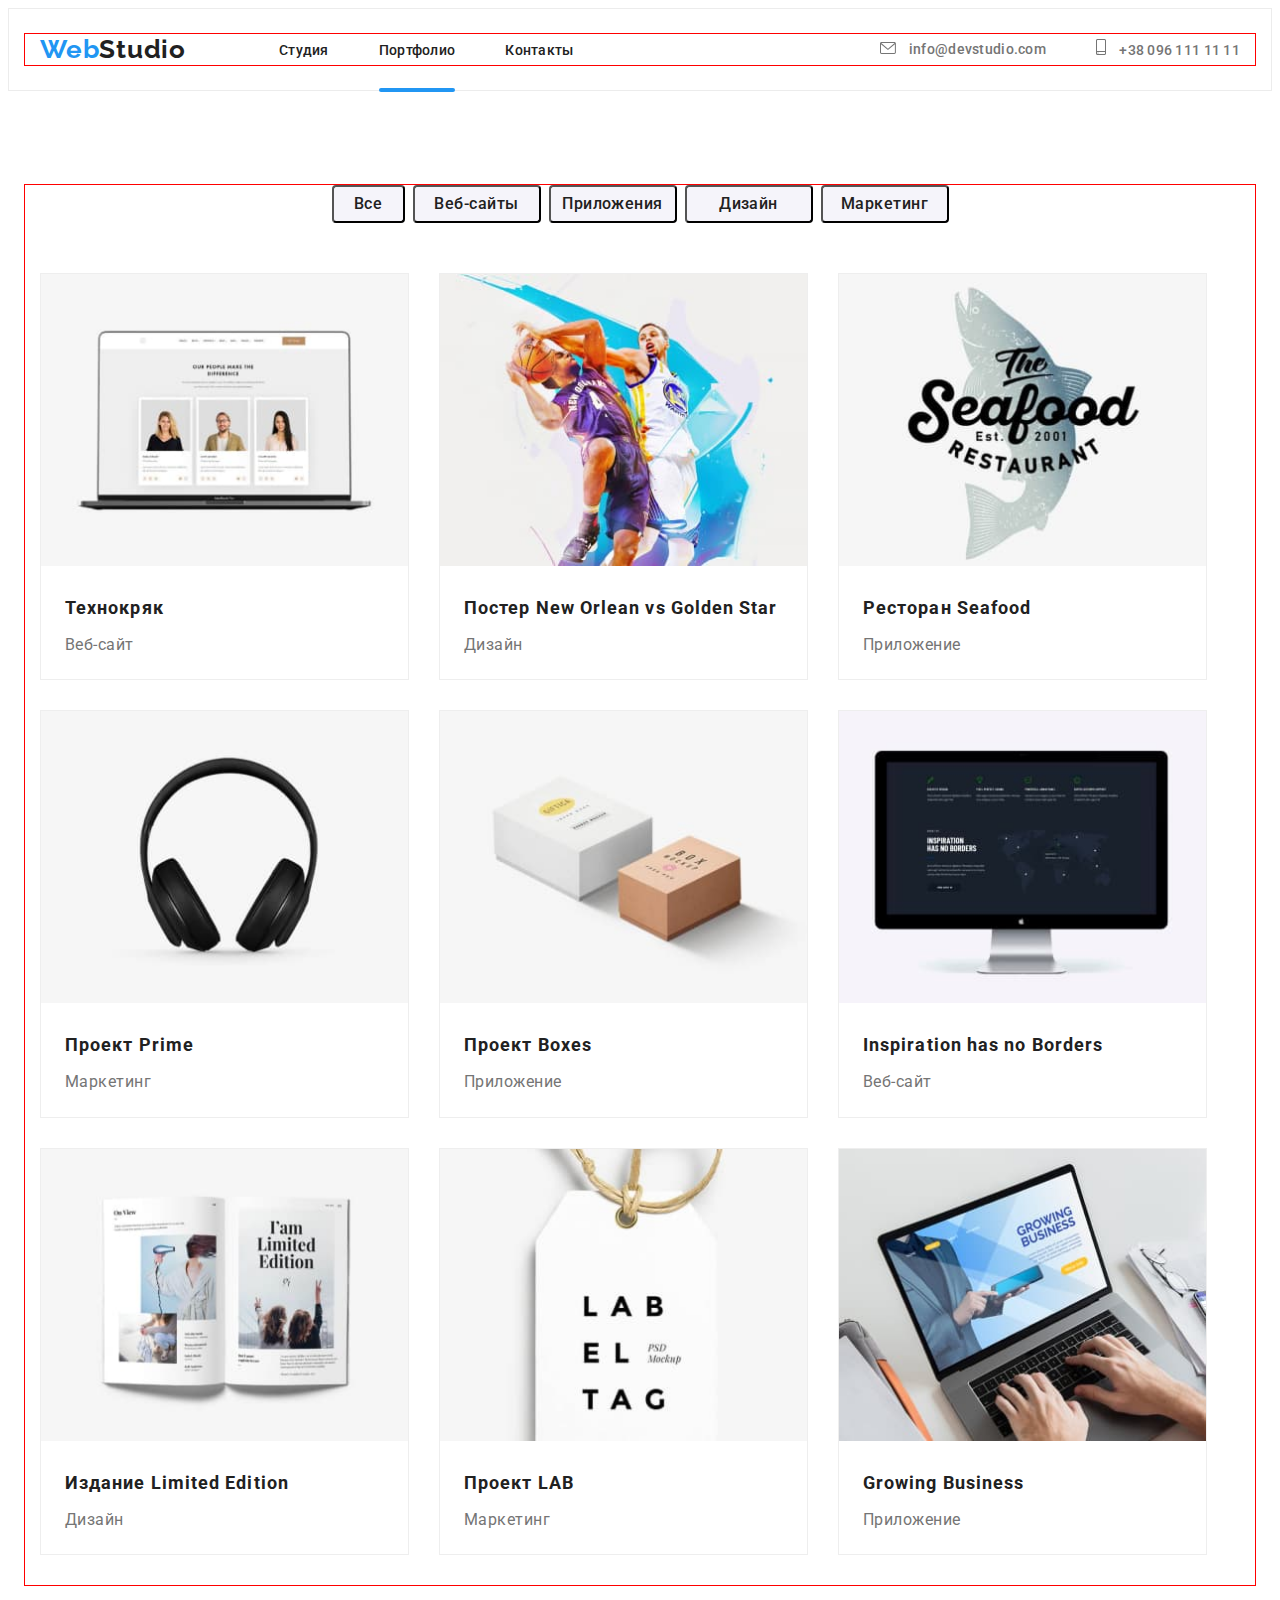
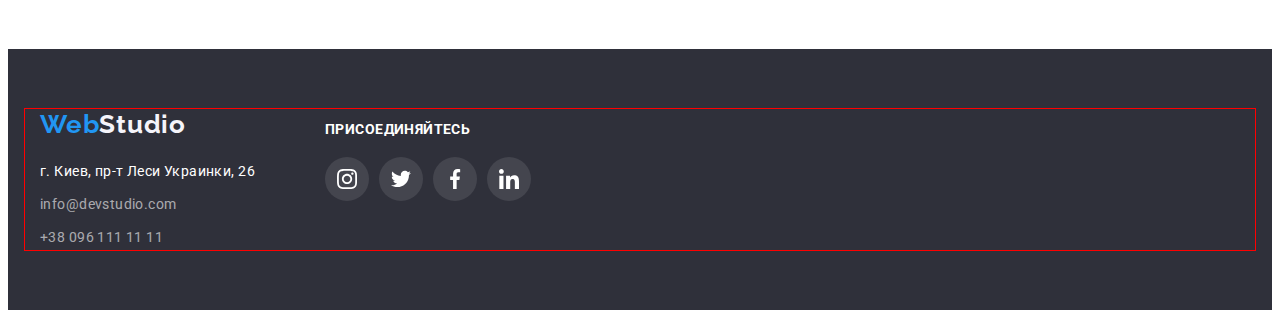
==== portfolio.html @ 93f717bd "hw-6 begin" ====
<!DOCTYPE html>
<html lang="en">
<head>
    <meta charset="UTF-8">
    <meta http-equiv="X-UA-Compatible" content="IE=edge">
    <meta name="viewport" content="width=device-width, initial-scale=1.0">
    <link rel="preconnect" href="https://fonts.googleapis.com">
    <link rel="preconnect" href="https://fonts.gstatic.com" crossorigin>
    <link href="https://fonts.googleapis.com/css2?family=Raleway:wght@700&family=Roboto:wght@400;500;700;900&display=swap"
        rel="stylesheet" />
    <title>Document</title>
    <link rel="stylesheet" href="https://cdnjs.cloudflare.com/ajax/libs/modern-normalize/1.1.0/modern-normalize.min.css"
    integrity="sha512-wpPYUAdjBVSE4KJnH1VR1HeZfpl1ub8YT/NKx4PuQ5NmX2tKuGu6U/JRp5y+Y8XG2tV+wKQpNHVUX03MfMFn9Q=="
    crossorigin="anonymous" referrerpolicy="no-referrer" />
    <link rel="stylesheet" href="./css/styles.css">
</head>
<body>
<header class="header">
    <div class="container">
        <nav class="header-nav">
            <a href="" class="header-logo link">Web<span class="logo-accent">Studio</span></a>
            <ul class="header-list list">
                <li class="header-item">
                    <a href="./index.html" class="header-link link">Студия</a>
                </li>
                <li class="header-item">
                    <a href="" class="header-link current link">Портфолио</a>
                </li>
                <li class="header-item">
                    <a href="" class="header-link link">Контакты</a>
                </li>
            </ul>
        </nav>
        <div class="header-connect">
            <ul class="header-list list">
                <li class="header-item header-item-mail">
                    <a href="mailto:info@devstudio.com" class="header-mail header-evelope-link link">
                        <svg class="header-mail-icon" width="16" height="12">
                            <use href="./images/symbol-defs.svg#icon-envelope"></use>
                        </svg>
                        info@devstudio.com
                    </a>
                </li>
                <li class="header-item header-item-tel">
                    <a href="tel:+380961111111" class="header-tel header-tel-link link">
                        <svg class="header-tel-icon" width="10" height="16">
                            <use href="./images/symbol-defs.svg#icon-smartphone"></use>
                        </svg>
                        +38 096 111 11 11
                    </a>
                </li>
            </ul>
        </div>
    </div>
</header>
<main>
   <section class="portf">
       <div class="container">
       <ul class="portfolio-list-btn list">
        <li class="portfolio-item-btn">
            <button type="button" class="portfolio-btn-all btn">Все</button>
        </li>
        <li class="portfolio-item-btn">
            <button type="button" class="portfolio-btn btn">Веб-сайты</button>
        </li>
        <li class="portfolio-item-btn">
            <button type="button" class="portfolio-btn btn">Приложения</button>
        </li>
        <li class="portfolio-item-btn">
            <button type="button" class="portfolio-btn btn">Дизайн</button>
        </li>
        <li class="portfolio-item-btn">
            <button type="button" class="portfolio-btn btn">Маркетинг</button>
        </li>
       </ul>
       <ul class="portfolio-list list">
          <li class="portfolio-item">
            <div class="portfolio-top-wrap">
              <a href="./images/img_7.jpg">
                  <img src="./images/img_7.jpg" alt="Изображение людей на ноутбуке" width="367"/>
              </a>
              <p class="portfolio-top-text">
                Ресурс предлагает комплексные 
                предложения с разным уровнем
                функционала и сервисов. Все это 
                позволит посетителю получить
                исчерпывающие сведения 
                о компании или частном лице.
              </p>
            </div>
              <div class="portf-bottom-title">
              <h2 class="portfolio-text">Технокряк</h2>
              <p class="portfolio-bottom-text bottom-text">Веб-сайт</p>
            </div>
          </li>
          <li class="portfolio-item">
            <div class="portfolio-top-wrap">
              <a href="./images/img_8.jpg">
                  <img src="./images/img_8.jpg" alt="Баскетболисты в полете" width="367" />
              </a>
            <p class="portfolio-top-text">
                Ресурс предлагает комплексные
                предложения с разным уровнем
                функционала и сервисов. Все это
                позволит посетителю получить
                исчерпывающие сведения
                о компании или частном лице.
            </p>
            </div>
              <div class="portf-bottom-title">
              <h2 class="portfolio-text text">Постер New Orlean vs Golden Star</h2>
              <p class="portfolio-bottom-text bottom-text">Дизайн</p>
              </div>
          </li>
        <li class="portfolio-item">
            <div class="portfolio-top-wrap">
            <a href="./images/img_9.jpg">
                <img src="./images/img_9.jpg" alt="Логотип ресторана" width="367" />
            </a>
            <p class="portfolio-top-text">
                Ресурс предлагает комплексные
                предложения с разным уровнем
                функционала и сервисов. Все это
                позволит посетителю получить
                исчерпывающие сведения
                о компании или частном лице.
            </p>
            </div>
            <div class="portf-bottom-title">
            <h2 class="portfolio-text text">Ресторан Seafood</h2>
            <p class="portfolio-bottom-text bottom-text">Приложение</p>
            </div>
        </li>
        <li class="portfolio-item">
            <div class="portfolio-top-wrap">
            <a href="./images/img_10.jpg">
                <img src="./images/img_10.jpg" alt="Черные наушники" width="367" />
            </a>
            <p class="portfolio-top-text">
                Ресурс предлагает комплексные
                предложения с разным уровнем
                функционала и сервисов. Все это
                позволит посетителю получить
                исчерпывающие сведения
                о компании или частном лице.
            </p>
            </div>
            <div class="portf-bottom-title">
            <h2 class="portfolio-text text">Проект Prime</h2>
            <p class="portfolio-bottom-text bottom-text">Маркетинг</p>
            </div>
        </li>
        <li class="portfolio-item">
            <div class="portfolio-top-wrap">
            <a href="./images/img_11.jpg">
                <img src="./images/img_11.jpg" alt="Две коробки" width="367" />
            </a>
            <p class="portfolio-top-text">
                Ресурс предлагает комплексные
                предложения с разным уровнем
                функционала и сервисов. Все это
                позволит посетителю получить
                исчерпывающие сведения
                о компании или частном лице.
            </p>
            </div>
            <div class="portf-bottom-title">
            <h2 class="portfolio-text text">Проект Boxes</h2>
            <p class="portfolio-bottom-text bottom-text">Приложение</p>
            </div>
        </li>
        <li class="portfolio-item">
            <div class="portfolio-top-wrap">
            <a href="./images/img_12.jpg">
                <img src="./images/img_12.jpg" alt="Включенный монитор компьютера" width="367" />
            </a>
            <p class="portfolio-top-text">
                Ресурс предлагает комплексные
                предложения с разным уровнем
                функционала и сервисов. Все это
                позволит посетителю получить
                исчерпывающие сведения
                о компании или частном лице.
            </p>
            </div>
            <div class="portf-bottom-title">
            <h2 class="portfolio-text text">Inspiration has no Borders</h2>
            <p class="portfolio-bottom-text bottom-text">Веб-сайт</p>
            </div>
        </li>
        <li class="portfolio-item">
            <div class="portfolio-top-wrap">
            <a href="./images/img_13.jpg">
                <img src="./images/img_13.jpg" alt="Открытый журнал" width="367" />
            </a>
            <p class="portfolio-top-text">
                Ресурс предлагает комплексные
                предложения с разным уровнем
                функционала и сервисов. Все это
                позволит посетителю получить
                исчерпывающие сведения
                о компании или частном лице.
            </p>
            </div>
            <div class="portf-bottom-title">
            <h2 class="portfolio-text text">Издание Limited Edition</h2>
            <p class="portfolio-bottom-text bottom-text">Дизайн</p>
            </div>
        </li>
        <li class="portfolio-item">
            <div class="portfolio-top-wrap">
            <a href="./images/img_14.jpg">
                <img src="./images/img_14.jpg" alt="Белый стикер" width="367" />
            </a>
            <p class="portfolio-top-text">
                Ресурс предлагает комплексные
                предложения с разным уровнем
                функционала и сервисов. Все это
                позволит посетителю получить
                исчерпывающие сведения
                о компании или частном лице.
            </p>
            </div>
            <div class="portf-bottom-title">
            <h2 class="portfolio-text text">Проект LAB</h2>
            <p class="portfolio-bottom-text bottom-text">Маркетинг</p>
            </div>
        </li>
        <li class="portfolio-item">
            <div class="portfolio-top-wrap">
            <a href="./images/img_15.jpg">
                <img src="./images/img_15.jpg" alt="Человек работает на ноутбуке" width="367" />
            </a>
            <p class="portfolio-top-text">
                Ресурс предлагает комплексные
                предложения с разным уровнем
                функционала и сервисов. Все это
                позволит посетителю получить
                исчерпывающие сведения
                о компании или частном лице.
            </p>
            </div>
            <div class="portf-bottom-title">
            <h2 class="portfolio-text text">Growing Business</h2>
            <p class="portfolio-bottom-text bottom-text">Приложение</p>
            </div>
        </li>
       </ul>
    </div>
   </section>
   </main>
<footer class="footer">
        <div class="container footer-box">
        <div class="">
        <p><a href="" class="footer-logo link">Web<span class="footer-logo-accent">Studio</span></a></p>
        <address>
            <ul class="footer-list list">
            <li class="item-footer-adress"><a href="https://goo.gl/maps/q3abTTobCWLt5fVt5" target="_blank" rel="noopener nofollow noreferrer" class="footer-adress link">г. Киев, пр-т Леси Украинки, 26</a></li>
            <li class="item-footer-mail"><a href="mailto:info@devstudio.com" class="footer-mail link">info@devstudio.com</a></li>
            <li class="item-footer-mail"><a href="tel:+380961111111" class="footer-tel link">+38 096 111 11 11</a></li>
            </ul>
        </address>
        </div>
        <div class="footer-connect">
            <p class="connect-title">Присоединяйтесь</p>
            <ul class="connect-soc-list list">
                <li class="connect-soc-item">
                    <a href="" class="connect-soc-link link">
                        <svg class="connect-soc-icon" width="20" height="20">
                            <use href="./images/symbol-defs.svg#icon-instagram"></use>
                        </svg>
                    </a>
                </li>
                <li class="connect-soc-item">
                    <a href="" class="connect-soc-link link">
                        <svg class="connect-soc-icon" width="20" height="20">
                            <use href="./images/symbol-defs.svg#icon-twitter"></use>
                        </svg>
                    </a>
                </li>
                <li class="connect-soc-item">
                    <a href="" class="connect-soc-link link">
                        <svg class="connect-soc-icon" width="20" height="20">
                            <use href="./images/symbol-defs.svg#icon-facebook"></use>
                        </svg>
                    </a>
                </li>
                <li class="connect-soc-item">
                    <a href="" class="connect-soc-link link">
                        <svg class="connect-soc-icon" width="20" height="20">
                            <use href="./images/symbol-defs.svg#icon-linkedin"></use>
                        </svg>
                    </a>
                </li>
            </ul>
        </div>
        </div>
    </footer>
</body>
</html>
---- css/styles.css ----
:root {
    --accent-color: #2196F3;
    --accent-background-color: #2F303A;
    --timing-function: cubic-bezier(0.4, 0, 0.2, 1);
}

p, h1, h2, h3, h4, h5, h6 {
    margin: 0;
}

ul, ol {
    margin: 0;
    padding-left: 0;
}

button {
    cursor: pointer;
}


.container {
    width: 1200px;
    margin: 0 auto;
    padding-left: 15px;
    padding-right: 15px;
    outline: 1px solid red;
}

body {
    font-family: "Roboto", sans-serif;
    background-color: #FFFFFF;;
}

.list {
    list-style: none;
}

.link {
    text-decoration: none;
}

.title {
font-weight: 700;
    font-size: 36px;
    line-height: 1.16;
    text-align: center;
    letter-spacing: 0.03em;

    color: #212121;
}

.bottom-text {
    font-weight: 400;
    letter-spacing: 0.03em;
    
    color: #757575; 
}

.btn {
    font-family: inherit;
        font-weight: 500;
        font-size: 16px;
        line-height: 1.62;
        text-align: center;
        letter-spacing: 0.03em;
        cursor: pointer;
}

/*-----------------HEADER---------------*/

.header {
    background-color: #FFFFFF;
    padding-top: 25px;
    padding-bottom: 25px;
    border: 1px solid #ECECEC;
    
}

.header .container {
    display: flex;
    align-items: center;
}

.header-nav {
    display: flex;
    align-items: center;
}

.header-list {
    display: flex;
}



.header-logo {
    font-family: 'Raleway';
        font-weight: 700;
        font-size: 26px;
        line-height: 1.19;   
        letter-spacing: 0.03em;

        color: var(--accent-color);

        margin-right: 93px;
}



.logo-accent {
    color: #212121;
}

.header-link {
        font-weight: 500;
        font-size: 14px;
        line-height: 1.14;
        letter-spacing: 0.02em;
    
        color: #212121;

        position: relative;

        transition-property: color;
        transition-duration: 250ms;
        transition-timing-function: var(--timing-function);
        transition-delay: 0;
}

.header-link.current::after {
    content: "";
    position: absolute;
    width: 100%;
    height: 4px;
    background-color: var(--accent-color);
    border-radius: 2px;
    left: 0;
    bottom: -34px;

}

.header-item:not(:last-child) {
    margin-right: 50px;
}

.header-item {
    transition-property: fill;
        transition-duration: 250ms;
        transition-timing-function: var(--timing-function);
        transition-delay: 0;
}



.header-connect {
    margin-left: auto;
}


.header-mail {
        font-weight: 500;
        font-size: 14px;
        line-height: 1.14;
        letter-spacing: 0.02em;
    
        color: #757575;

        transition-property: color;
        transition-duration: 250ms;
        transition-timing-function: var(--timing-function);
        transition-delay: 0;
}

.header-mail-icon {
    fill: currentColor;
}



.header-tel {
        font-weight: 500;
        font-size: 14px;
        line-height: 1.14;
        letter-spacing: 0.02em;
    
        color: #757575;
        transition-property: color;
        transition-duration: 250ms;
        transition-timing-function: var(--timing-function);
        transition-delay: 0;
}

.header-tel-icon {
    fill: currentColor;
}



.header-link:hover, .header-link:focus  {
    color: var(--accent-color);
}

.header-mail:hover, .header-mail:focus  {
    color: var(--accent-color);
}

.header-item:hover .header-mail-icon,
.header-item:focus .header-mail-icon {
    fill: var(--accent-color);
}

.header-tel:hover,.header-tel:focus  {
    color: var(--accent-color);
}

.header-item:hover .header-tel-icon,
.header-item:focus .header-tel-icon {
    fill: var(--accent-color);
}


.header-item-mail {
    justify-content: center;
}


.header-mail-icon {
            width: 16px;
            height: 12px;
            background-color: #FFFFFF;
            display: inline-block;
            justify-content: center;
            align-items: center;
            margin-right: 10px;

            transition-property: fill;
            transition-duration: 250ms;
            transition-timing-function: var(--timing-function);
            transition-delay: 0;
}

.header-tel-icon {
    width: 10px;
    height: 16px;
    background-color: #FFFFFF;
    display: inline-block;
    justify-content: center;
    align-items: center;
    margin-right: 10px;

    transition-property: fill;
    transition-duration: 250ms;
    transition-timing-function: var(--timing-function);
    transition-delay: 0;
}







/*-----------------HERO---------------*/

.hero {
    background-color: var(--accent-background-color);
    background-image: linear-gradient(
        rgba(47, 48, 58, 0.4), 
        rgba(47, 48, 58, 0.4)
        ), 
        url(../images/hero-bg.jpg);
    background-repeat: no-repeat;
    background-position: center;
    background-size: cover;
  
    padding-top: 200px;
    padding-bottom: 210px;
    align-items: center;

    justify-content: center;

}

.hero-title {
        font-weight: 900;
        font-size: 44px;
        line-height: 1.36;
        text-align: center;
        letter-spacing: 0.06em;
        text-transform: uppercase;

        width: 696px;
    
        color: #FFFFFF;
      
        margin: 0 auto;
}

.hero-btn {
    width: 200px;
    height: 50px;
    font-family: inherit;
        font-weight: 700;
        font-size: 16px;
        line-height: 1.87;
        display: flex;
        justify-content: center;
        align-items: center;
        text-align: center;
        letter-spacing: 0.06em;
    
        color: #FFFFFF;
        background: #2196F3;
            box-shadow: 0px 4px 4px rgba(0, 0, 0, 0.15);
            border-radius: 4px;
        cursor: pointer;

        margin-top: 30px;
        margin-left: 500px;

        transition-property: background, box-shadow, border-radius;
        transition-duration: 250ms;
        transition-timing-function: var(--timing-function);
        transition-delay: 0;
}

.hero-btn:hover, .hero-btn:focus {
background: #188CE8;
box-shadow: 0px 4px 4px rgba(0, 0, 0, 0.15);
border-radius: 4px;
}



/*-----------------PEC---------------*/

.pec-text {
        font-weight: 700;
        font-size: 14px;
        line-height: 1.14;
        letter-spacing: 0.03em;
        text-transform: uppercase;
    
        color: var(--contet-title-color);
}


.pec {
    padding-top: 94px;
    padding-bottom: 47px;
}

.pec-list {
    display: flex;
}


.pec-bottom-text {
    font-size: 14px;
    line-height: 1.71;

    padding-top: 10px;
}

.pec-item:not(:last-child) {
    margin-right: 30px;
}

.pec-item::before {
    display: block;
    content: "";
    height: 120px;
    outline: 1px solid red;
    background: #F5F4FA;
    border-radius: 4px;
    background-repeat: no-repeat;
    background-position: center;
    margin-bottom: 30px;
}

.pec-icon-antenna::before {
    background-image: url(../images/antenna-pec.svg);
}

.pec-icon-clock::before {
    background-image: url(../images/clock-pec.svg);
}

.pec-icon-diagram::before {
    background-image: url(../images/diagram-pec.svg);
}

.pec-icon-astronaut::before {
    background-image: url(../images/astronaut-pec.svg);
}

.bottom-text {
    width: 270px;
}

/*-----------------WORK---------------*/

.work {
    padding-top: 47px;
    padding-bottom: 94px;
}


.work-list {
    margin-top: 50px;

    display: flex;

}

.work-item:not(:last-child) {
    margin-right: 30px;
}

.work-img-text {
    position: relative;
    overflow: hidden;
    width: 100%;
}

.work-bottom-text {
    position: absolute;
    width: 100%;
    height: 70px;
    bottom: 4px;
    font-family: 'Roboto';
        font-style: normal;
        font-weight: 700;
        font-size: 14px;
        line-height: 1,14;
        text-align: center;
        letter-spacing: 0.03em;
        text-transform: uppercase;

        padding-top: 27px;
        padding-bottom: 27px;
    
        color: #FFFFFF;
        background-color: rgba(47, 48, 58, 0.8);
}


/*-----------------TEAM---------------*/

.team {
    background-color: #F5F4FA;

    padding-top: 94px;
    padding-bottom: 94px;
}

.team-title {
    margin-bottom: 50px;
}

.team-list {
    display: flex;
    margin-left: -30px;
}

.team-item {
    flex-basis: (100% / 4 - 30px);
    margin-left: 30px;
    background: #FFFFFF;
    box-shadow: 0px 1px 3px rgba(0, 0, 0, 0.12), 0px 1px 1px rgba(0, 0, 0, 0.14), 0px 2px 1px rgba(0, 0, 0, 0.2);
    border-radius: 0px 0px 4px 4px;
}

/*.team-item:not(:last-child) {
    margin-left: 30px;
}*/

.bottom-title {
    padding-top: 30px;
    padding-bottom: 30px;
}



.team-text {
        font-weight: 500;
        font-size: 16px;
        line-height: 1.18;
        text-align: center;
        letter-spacing: 0.03em;
    
        color: #212121;
}

.team-bottom-text {
        font-size: 16px;
        line-height: 1.18;
        text-align: center;

        margin-top: 10px;
        margin-bottom: 16px;
}

.team-soc-list {
    display: flex;
    justify-content: center;
}

.team-soc-item {
    width: 44px;
    height: 44px;
    margin-right: 10px;
}

.team-soc-item:last-child {
    margin-right: 0px;
}

.team-soc-link {
    width: 100%;
    height: 100%;
    background-color: #FFFFFF;
    border-radius: 50%;
    display: flex;
    align-items: center;
    justify-content: center;

    transition-property: background-color;
    transition-duration: 250ms;
    transition-timing-function: var(--timing-function);
    transition-delay: 0;
}

.team-soc-icon {
    fill: #AFB1B8;
    
    transition-property: fill;
    transition-duration: 250ms;
    transition-timing-function: var(--timing-function);
    transition-delay: 0;
}

.team-soc-link:hover, 
.team-soc-link:focus {
    background-color: #2196F3;
}

.team-soc-link:hover .team-soc-icon,
.team-soc-link:focus .team-soc-icon {
    fill: #FFFFFF;
}

/*-----------------FOOTER---------------*/

.footer {
    background-color: var(--accent-background-color);
    font-style: normal;

    padding-top: 60px;
    padding-bottom: 60px;

    display: flex;
}

.footer-box {
    display: inline-flex;
}

.footer-connect {
    margin-left: 70px;
    margin-top: 12px;
}

.footer-logo {
    font-family: 'Raleway';
        font-weight: 700;
        font-size: 26px;
        line-height: 1.19;
        letter-spacing: 0.03em;
    
        color: var(--accent-color);
}

.footer-list {
    margin-top: 20px;
}

.footer-adress {
        font-weight: 400;
        font-style: normal;
        font-size: 14px;
        line-height: 1.71;
        letter-spacing: 0.03em;

        margin-bottom: 9px;
    
        color: #FFFFFF;

        transition-property: color;
        transition-duration: 250ms;
        transition-timing-function: var(--timing-function);
        transition-delay: 0;


}

.footer-mail {
        font-weight: 400;
        font-style: normal;
        font-size: 14px;
        line-height: 1.71;
        letter-spacing: 0.03em;
    
        color: rgba(255, 255, 255, 0.6);

        transition-property: color;
        transition-duration: 250ms;
        transition-timing-function: var(--timing-function);
        transition-delay: 0;

}

.footer-tel {
        font-weight: 400;
        font-style: normal;
        font-size: 14px;
        line-height: 1.71;
        letter-spacing: 0.03em;
    
        color: rgba(255, 255, 255, 0.6);
        transition-property: color;
        transition-duration: 250ms;
        transition-timing-function: var(--timing-function);
        transition-delay: 0;

}

.footer-mail:hover, .footer-mail:focus {
    color: var(--accent-color);
}

.footer-adress:hover, .footer-adress:focus {
    color: var(--accent-color);
}

.footer-tel:hover, .footer-tel:focus {
    color: var(--accent-color);

}

.footer-logo-accent {
    color: #F5F4FA
}

.item-footer-mail {
    margin-top: 9px;
}

.item-footer-tel {
    margin-top: 9px;
}

.connect-soc-list {
    display: flex;
}

.connect-soc-item {
    width: 44px;
    height: 44px;
    margin-right: 10px;
}

.connect-soc-item:last-child {
    margin-right: 10px;
}

.connect-soc-link {
    width: 100%;
    height: 100%;
    background-color:rgba(255, 255, 255, 0.1);
    border-radius: 50%;
    display: flex;
    align-items: center;
    justify-content: center;

    transition-property: background-color;
    transition-duration: 250ms;
    transition-timing-function: var(--timing-function);
    transition-delay: 0;
}

.connect-soc-icon {
    fill: #FFFFFF;

    transition-property: fill;
    transition-duration: 250ms;
    transition-timing-function: var(--timing-function);
    transition-delay: 0;
}

.connect-soc-link:hover,
.connect-soc-link:focus {
    background-color: #2196F3;
}

.connect-soc-link:hover .connect-soc-icon,
.connect-soc-link:focus .connect-soc-icon {
    fill: #FFFFFF;
}

.connect-soc {
    padding-top: 72px;
    padding-bottom: 100px;
}

.connect-soc-list {
    margin-top: 20px;
}

.connect-title {
    font-family: 'Roboto';
        font-style: normal;
        font-weight: 700;
        font-size: 14px;
        line-height: 1,14;
        letter-spacing: 0.03em;
        text-transform: uppercase;
    
        color: #FFFFFF;
}
/*-----------------PORTFOLIO---------------*/


.portf {
    padding-top: 94px;
    padding-bottom: 94px;
}

.portfolio-list-btn {
    display: flex;
    justify-content: center;
}

.portfolio-item-btn:not(:last-child) {
    margin-right: 8px;
}


.portfolio-list {
    margin-top: 50px;
}

.portfolio-list {
    display: flex;
    flex-wrap: wrap;
    margin-left: -30px;
    margin-bottom: -30px;
}

.portfolio-item {
     background: #FFFFFF;
     border: 1px solid #EEEEEE;


    flex-basis: calc(100% / 9 - 30px);
    margin-left: 30px;
    margin-bottom: 30px;

    transition-property: box-shadow;
    transition-duration: 250ms;
    transition-timing-function: var(--timing-function);
    transition-delay: 0;
}

.portfolio-top-wrap {
    position: relative;
    overflow: hidden;
}

.portfolio-top-text {
    position: absolute;
    top: 0%;

    font-family: 'Roboto';
        font-style: normal;
        font-weight: 400;
        font-size: 18px;
        line-height: 1.55;
        /* or 156% */
        height: 100%;
    
        letter-spacing: 0.03em;
    
        color: #FFFFFF;
        background-color: rgba(33, 150, 243, 0.9);

        padding-top: 63px;
        padding-right: 24px;
        padding-bottom: 63px;
        padding-left: 24px;

        transition-property: transform;
        transition-duration: 250ms;
        transition-timing-function: var(--timing-function);
        transition-delay: 0;

        transform: translateY(100%);
        transition: transform 250ms cubic-bezier(0.4, 0, 0.2, 1);
}

.portfolio-item:hover .portfolio-top-text {
    transform: translateY(0);
}

.portfolio-btn {
        color: #212121;
        width: 128px;
        height: 38px;
        background-color: #F5F4FA;
        border-radius: 4px;

        transition-property: color, background-color, box-shadow;
        transition-duration: 250ms;
        transition-timing-function: var(--timing-function);
}

.portfolio-btn:hover,
.portfolio-btn:focus {
    color: #FFFFFF;
    background-color: #2196F3;
    box-shadow: 0px 3px 1px rgba(0, 0, 0, 0.1), 0px 1px 2px rgba(0, 0, 0, 0.08), 0px 2px 2px rgba(0, 0, 0, 0.12);
}

.portfolio-btn-all:hover, 
.portfolio-btn-all:focus {
    color: #FFFFFF;
    background-color: #2196F3;
    box-shadow: 0px 3px 1px rgba(0, 0, 0, 0.1), 0px 1px 2px rgba(0, 0, 0, 0.08), 0px 2px 2px rgba(0, 0, 0, 0.12);
    
}

.portfolio-btn-all {
        color: #212121;
        background-color: #F5F4FA;
        border-radius: 4px;
        width: 73px;
        height: 38px;

        transition-property: color, background-color, box-shadow; 
        transition-duration: 250ms;
        transition-timing-function: var(--timing-function);
        transition-delay: 0;
}

.portfolio-text {
        font-weight: 700;
        font-size: 18px;
        line-height: 2;
        letter-spacing: 0.06em;
    
        color: #212121;
}

.portfolio-bottom-text {
        font-size: 16px;
        line-height: 1.87;

        margin-top: 4px;
}

.portf-bottom-title {
    
    padding-top: 20px;
    padding-right: 24px;
    padding-bottom: 20px;
    padding-left: 24px;

}

.portfolio-item:hover, 
.portfolio-item:focus {
    box-shadow: 0px 1px 1px rgba(0, 0, 0, 0.12), 0px 4px 4px rgba(0, 0, 0, 0.06), 1px 4px 6px rgba(0, 0, 0, 0.16);
}

/*-----------------CLIENTS---------------*/

.clients {
    padding-top: 94px;
    padding-bottom: 94px;
}

.clients-list {
    margin-top: 50px;
    display: flex;
    justify-content: center;
}


.clients-item:not(:last-child) {
    margin-right: 30px;
}

.clients-link {
    width: 170px;
    height: 92px;
    border: 1px solid #AFB1B8;
    border-radius: 4px
    background-color: #FFFFFF;
    display: flex;
    align-items: center;
    justify-content: center;

    transition-property: border;
    transition-duration: 250ms;
    transition-timing-function: var(--timing-function);
    transition-delay: 0;
}

.clients-icon {
    fill: #AFB1B8;

    transition-property: fill;
    transition-duration: 250ms;
    transition-timing-function: var(--timing-function);
    transition-delay: 0;
}

.clients-link:hover,
.clients-link:focus {
    border: 1px solid #2196F3;

    
}

.clients-link:hover .clients-icon,
.clients-link:focus .clients-icon {
    fill: #2196F3;
}

/*-----------------BACKDROP---------------*/

.backdrop {
    width: 100%;
    height: 100%;
    position: fixed;
    top: 0;
   
    background-color: rgba(25, 38, 28, 0.4);

    transition: opacity 500ms, visibility 500ms;
   
}

.backdrop.is-hidden .modal {
    transform: translate(-50%, -50%) scale(0) rotate(180deg);
}

.modal {
    width: 528px;
    min-height: 581px;

    background: #FFFFFF;
    box-shadow: 0px 1px 3px rgba(0, 0, 0, 0.12), 0px 1px 1px rgba(0, 0, 0, 0.14), 0px 2px 1px rgba(0, 0, 0, 0.2);
    border-radius: 4px;

    position: absolute;
    left: 50%;
    top: 50%;
    transform: translate(-50%, -50%) scale(1) rotate(0);
    transition: transform 500ms;
}

.modal-close-btn {
    width: 30px;
    height: 30px;
    background-color: transparent;
    border: 1px solid #999999;
    border-radius: 50%;
    position: absolute;
    top: 8px;
    right: 8px;
    display: flex;
    align-items: center;
    justify-content: center;
    padding: 0;
}

.is-hidden {
    visibility: hidden;
    opacity: 0;
    pointer-events: none;
}

.no-scroll {
    overflow: hidden;
}
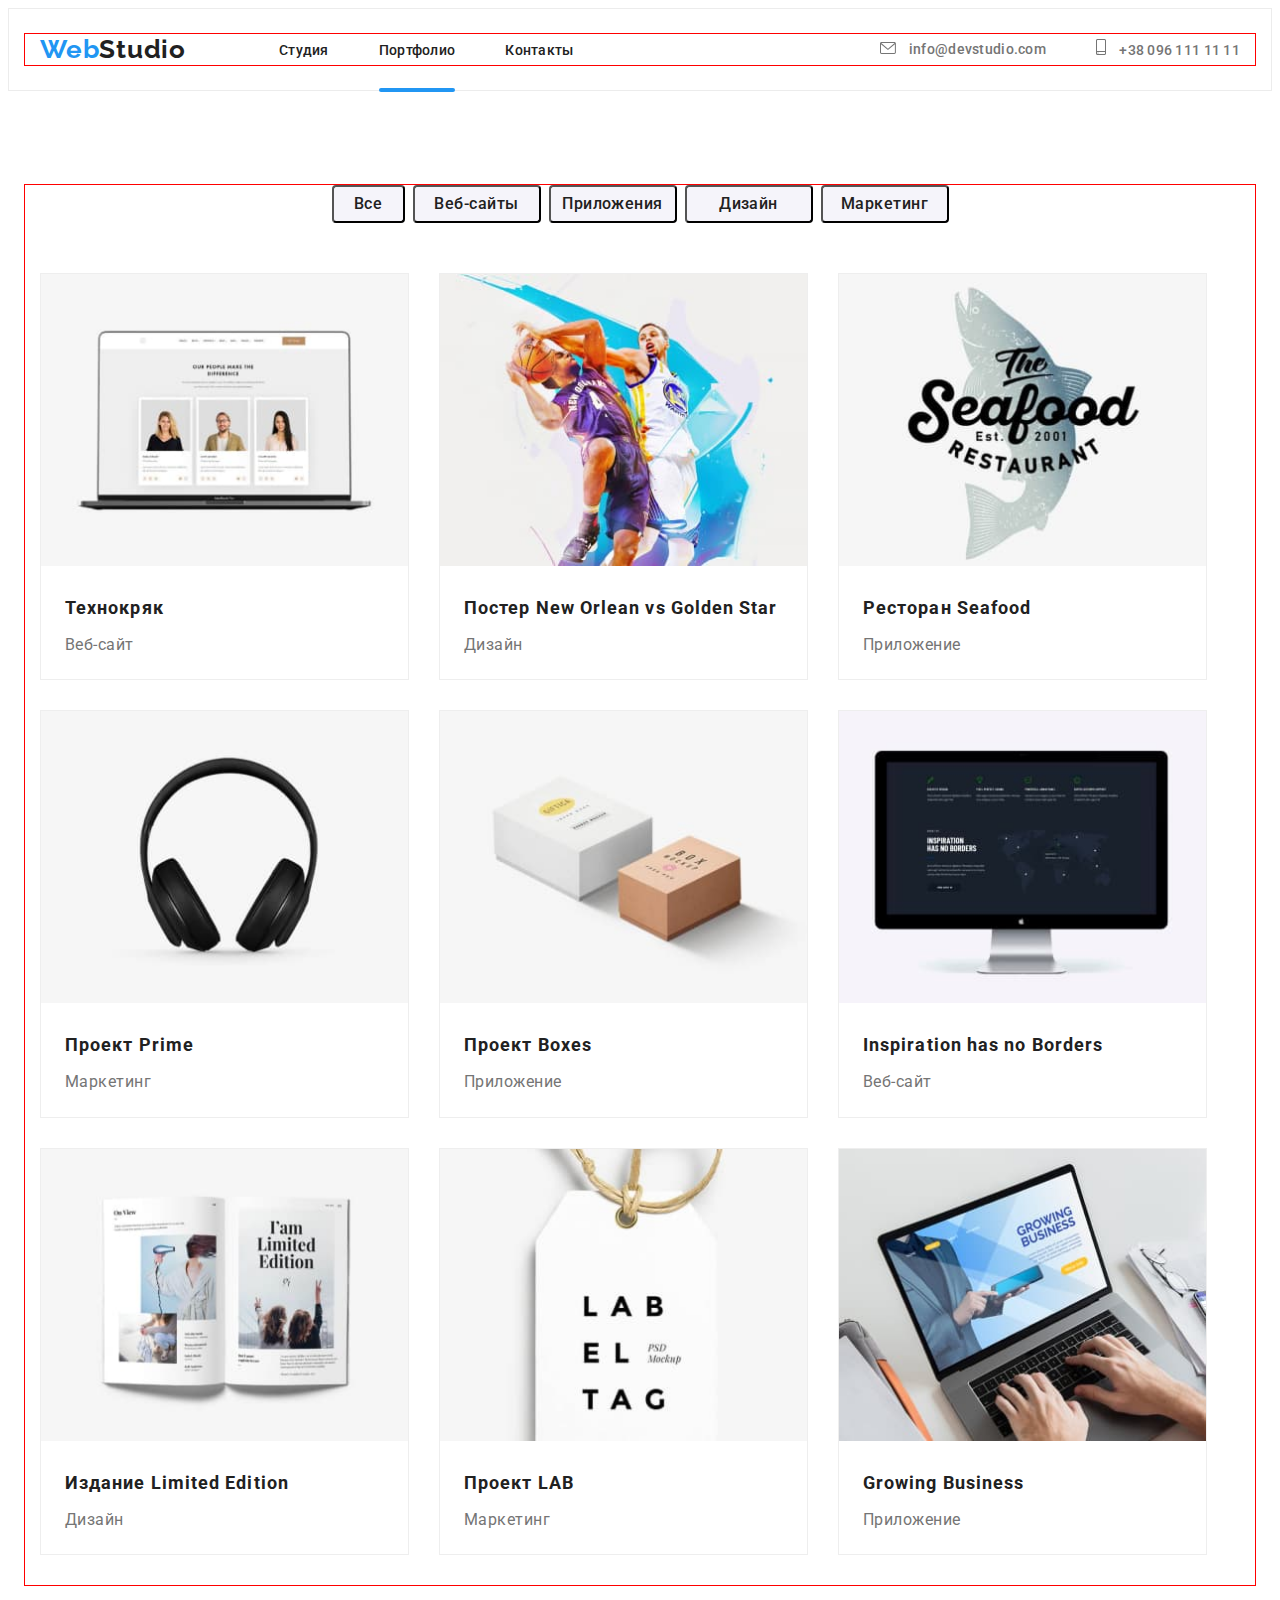
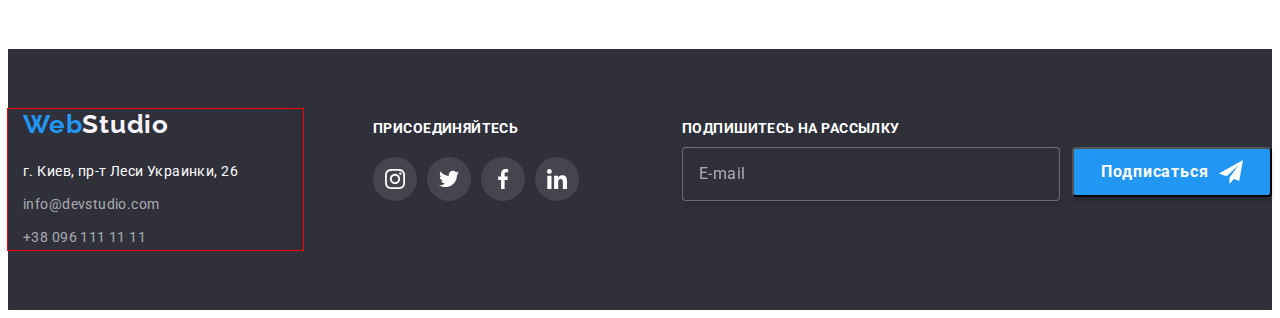
==== commit acb6a3d8: "hw-6 end" ====
--- a/portfolio.html
+++ b/portfolio.html
@@ -250,16 +250,21 @@
    </section>
    </main>
 <footer class="footer">
-        <div class="container footer-box">
+    <div class="container footer-box">
         <div class="">
-        <p><a href="" class="footer-logo link">Web<span class="footer-logo-accent">Studio</span></a></p>
-        <address>
-            <ul class="footer-list list">
-            <li class="item-footer-adress"><a href="https://goo.gl/maps/q3abTTobCWLt5fVt5" target="_blank" rel="noopener nofollow noreferrer" class="footer-adress link">г. Киев, пр-т Леси Украинки, 26</a></li>
-            <li class="item-footer-mail"><a href="mailto:info@devstudio.com" class="footer-mail link">info@devstudio.com</a></li>
-            <li class="item-footer-mail"><a href="tel:+380961111111" class="footer-tel link">+38 096 111 11 11</a></li>
-            </ul>
-        </address>
+            <p><a href="" class="footer-logo link">Web<span class="footer-logo-accent">Studio</span></a></p>
+            <address>
+                <ul class="footer-list list">
+                    <li class="item-footer-adress"><a href="https://goo.gl/maps/q3abTTobCWLt5fVt5" target="_blank"
+                            rel="noopener nofollow noreferrer" class="footer-adress link">г. Киев, пр-т Леси Украинки,
+                            26</a></li>
+                    <li class="item-footer-mail"><a href="mailto:info@devstudio.com"
+                            class="footer-mail link">info@devstudio.com</a></li>
+                    <li class="item-footer-mail"><a href="tel:+380961111111" class="footer-tel link">+38 096 111 11
+                            11</a></li>
+                </ul>
+            </address>
+         </div>
         </div>
         <div class="footer-connect">
             <p class="connect-title">Присоединяйтесь</p>
@@ -294,7 +299,18 @@
                 </li>
             </ul>
         </div>
+        <div class="footer-mailing">
+            <p class="footer-mailing-title">Подпишитесь на рассылку</p>
+            <div class="footer-mailing-input">
+                <input type="email" name="user-email" class="footer-input" placeholder="E-mail" required />
+                <button type="submit" class="footer-btn">
+                    Подписаться
+                    <svg class="footer-send-icon" width="24" height="24">
+                        <use href="./images/symbol-defs.svg#icon-icon-send"></use>
+                    </svg>
+                </button>
+            </div>
         </div>
-    </footer>
+</footer>
 </body>
 </html>--- a/css/styles.css
+++ b/css/styles.css
@@ -37,6 +37,19 @@
 
 .link {
     text-decoration: none;
+}
+
+.visually-hidden {
+    position: absolute;
+    white-space: nowrap;
+    width: 1px;
+    height: 1px;
+    overflow: hidden;
+    border: 0;
+    padding: 0;
+    clip: rect(0 0 0 0);
+    clip-path: inset(50%);
+    margin: -1px;
 }
 
 .title {
@@ -427,8 +440,7 @@
     width: 100%;
     height: 70px;
     bottom: 4px;
-    font-family: 'Roboto';
-        font-style: normal;
+
         font-weight: 700;
         font-size: 14px;
         line-height: 1,14;
@@ -585,8 +597,8 @@
 }
 
 .footer-adress {
+        font-style: normal;
         font-weight: 400;
-        font-style: normal;
         font-size: 14px;
         line-height: 1.71;
         letter-spacing: 0.03em;
@@ -604,8 +616,8 @@
 }
 
 .footer-mail {
+        font-style: normal;
         font-weight: 400;
-        font-style: normal;
         font-size: 14px;
         line-height: 1.71;
         letter-spacing: 0.03em;
@@ -620,8 +632,8 @@
 }
 
 .footer-tel {
+        font-style: normal;
         font-weight: 400;
-        font-style: normal;
         font-size: 14px;
         line-height: 1.71;
         letter-spacing: 0.03em;
@@ -717,15 +729,104 @@
 }
 
 .connect-title {
-    font-family: 'Roboto';
-        font-style: normal;
         font-weight: 700;
         font-size: 14px;
-        line-height: 1,14;
+        line-height: 1.14;
         letter-spacing: 0.03em;
         text-transform: uppercase;
     
         color: #FFFFFF;
+}
+
+.footer-mailing {
+    padding-top: 12px;
+    padding-left: 93px;
+}
+
+.footer-mailing-title {
+    font-style: normal;
+    font-weight: 700;
+    font-size: 14px;
+    line-height: 1.14;
+    letter-spacing: 0.03em;
+    text-transform: uppercase;
+    
+    color: #FFFFFF;
+}
+
+.footer-mailing-input {
+    display: flex;
+}
+.footer-input {
+            width: 358px;
+            height: 50px;
+            border: 1px solid rgba(255, 255, 255, 0.3);
+            filter: drop-shadow(0px 4px 4px rgba(0, 0, 0, 0.15));
+            border-radius: 4px;
+
+            margin-top: 10px;
+            padding-left: 16px;;
+
+            background-color: #2F303A;;
+            cursor: pointer;
+}
+
+.footer-input::placeholder {
+font-family: 'Roboto';
+    font-style: normal;
+    font-weight: 400;
+    font-size: 16px;
+    line-height: 1.25;
+    /* identical to box height, or 125% */
+
+    display: flex;
+    align-items: center;
+    letter-spacing: 0.03em;
+
+    color: rgba(255, 255, 255, 0.6);
+}
+
+.footer-btn {
+        width: 200px;
+        height: 50px;
+    
+        background: #2196F3;
+        box-shadow: 0px 4px 4px rgba(0, 0, 0, 0.15);
+        border-radius: 4px;
+
+        margin-top: 10px;
+        margin-left: 12px;
+
+        font-family: 'Roboto';
+            font-style: normal;
+            font-weight: 700;
+            font-size: 16px;
+            line-height: 1.88;
+            /* identical to box height, or 188% */
+        
+            display: flex;
+            align-items: center;
+            text-align: center;
+            justify-content: center;
+            letter-spacing: 0.06em;
+        
+            color: #FFFFFF;
+
+            transition-property: background, box-shadow, border-radius;
+            transition-duration: 250ms;
+            transition-timing-function: var(--timing-function);
+            transition-delay: 0;
+}
+
+.footer-btn:hover,
+.footer-btn:focus {
+    background: #188CE8;
+    box-shadow: 0px 4px 4px rgba(0, 0, 0, 0.15);
+    border-radius: 4px;
+}
+
+.footer-send-icon {
+    margin-left: 10px;
 }
 /*-----------------PORTFOLIO---------------*/
 
@@ -780,7 +881,6 @@
     position: absolute;
     top: 0%;
 
-    font-family: 'Roboto';
         font-style: normal;
         font-weight: 400;
         font-size: 18px;
@@ -967,6 +1067,7 @@
     top: 50%;
     transform: translate(-50%, -50%) scale(1) rotate(0);
     transition: transform 500ms;
+    padding: 40px;
 }
 
 .modal-close-btn {
@@ -994,10 +1095,226 @@
     overflow: hidden;
 }
 
-
-
-
-
-
-
-
+.modal-title {
+font-weight: 700;
+font-size: 20px;
+line-height: 1.15;
+text-align: center;
+letter-spacing: 0.03em;
+
+color: #212121;
+
+margin-bottom: 30px;
+}
+
+.modal-input {
+    width: 100%;
+    height: 40px;
+    border: 1px solid rgba(33, 33, 33, 0.2);
+    border-radius: 4px;
+
+    cursor: pointer;
+    padding-left: 42px;
+
+    transition-property: border-color;
+    transition-duration: 250ms;
+    transition-timing-function: var(--timing-function);
+    transition-delay: 0;
+
+}
+
+.modal-field {
+    margin-bottom: 10px;
+}
+
+.modal-input:hover,
+.modal-input:focus {
+border-color: #2196F3;
+}
+
+.input-wrap {
+    position: relative;
+}
+
+.modal-icon {
+    position: absolute;
+    left: 12px;
+    top: 50%;
+    transform: translateY(-50%);
+
+    transition-property: fill;
+    transition-duration: 250ms;
+    transition-timing-function: var(--timing-function);
+    transition-delay: 0;
+}
+
+.modal-icon:hover,
+.modal-icon:focus {
+    fill: #2196F3;
+}
+
+.modal-input:hover + .modal-icon,
+.modal-icon:focus + .modal-icon {
+    fill: #2196F3;
+}
+
+
+
+
+.modal-label {
+        font-weight: 400;
+        font-size: 12px;
+        line-height: 1.16;
+    
+        letter-spacing: 0.01em;
+    
+        color: #757575;
+
+        margin-bottom: 4px;
+        display: block;
+}
+
+.modal-text {
+    width: 100%;
+    height: 120px;
+    border: 1px solid rgba(33, 33, 33, 0.2);
+    border-radius: 4px;
+    resize: none;
+    margin-bottom: 4px;
+    cursor: pointer;
+
+        padding-top: 12px;
+        padding-left: 16px;
+
+        transition-property: border-color;
+        transition-duration: 250ms;
+        transition-timing-function: var(--timing-function);
+        transition-delay: 0;
+}
+
+.modal-text:hover,
+.modal-text:focus {
+    border-color: #2196F3;
+}
+
+.modal-text::placeholder {
+    font-weight: 400;
+    font-size: 12px;
+    line-height: 1.16;
+    letter-spacing: 0.01em;
+
+    color: rgba(117, 117, 117, 0.5);
+}
+
+.modal-field-check {
+    margin-top: 10px;
+}
+
+.check-text {
+        font-family: 'Roboto';
+        font-style: normal;
+        font-weight: 400;
+        font-size: 14px;
+        line-height: 1.71;
+            /* identical to box height, or 171% */
+        
+        letter-spacing: 0.03em;
+        
+        color: #757575;
+
+        display: flex;
+        align-items: center;
+
+        margin-top: 10px;
+}
+
+/*.check-text::before {
+    content: "";
+    width: 16px;
+    height: 15px;
+    border: 2px solid #212121;
+    border-radius: 3px;
+    margin-right: 8px;
+}*/
+
+.check-text span {
+        width: 16px;
+        height: 15px;
+        border: 2px solid #212121;
+        border-radius: 3px;
+        margin-right: 7px;
+
+        display: flex;
+        align-items: center;
+        justify-content: center;
+        
+}
+
+.check-icon {
+    fill: transparent;
+}
+
+.modal-check:checked+.check-text span {
+    background-color: var(--accent-color);
+    border: none;
+}
+
+.modal-check:checked+.check-text .check-icon {
+    fill: #ffffff;
+}
+
+.checkbox-link {
+  margin-left: 5px;
+  color: var(--accent-color);  
+}
+
+.modal-btn {
+    width: 200px;
+    height: 50px;
+        font-weight: 700;
+        font-size: 16px;
+        line-height: 30px;
+        /* identical to box height, or 188% */
+    
+        display: flex;
+        justify-content: center;
+        align-items: center;
+        text-align: center;
+        letter-spacing: 0.06em;
+    
+        color: #FFFFFF;
+
+    background: #2196F3;
+    box-shadow: 0px 4px 4px rgba(0, 0, 0, 0.15);
+    border-radius: 4px;
+    cursor: pointer;
+    margin-left: 125px;
+    margin-top: 30px;
+
+    transition-property: background, box-shadow, border-radius;
+    transition-duration: 250ms;
+    transition-timing-function: var(--timing-function);
+    transition-delay: 0;
+}
+
+.modal-btn:hover,
+.modal-btn:focus {
+    background: #188CE8;
+    box-shadow: 0px 4px 4px rgba(0, 0, 0, 0.15);
+    border-radius: 4px;
+}
+
+
+
+
+
+
+
+
+
+
+
+
+
+
+
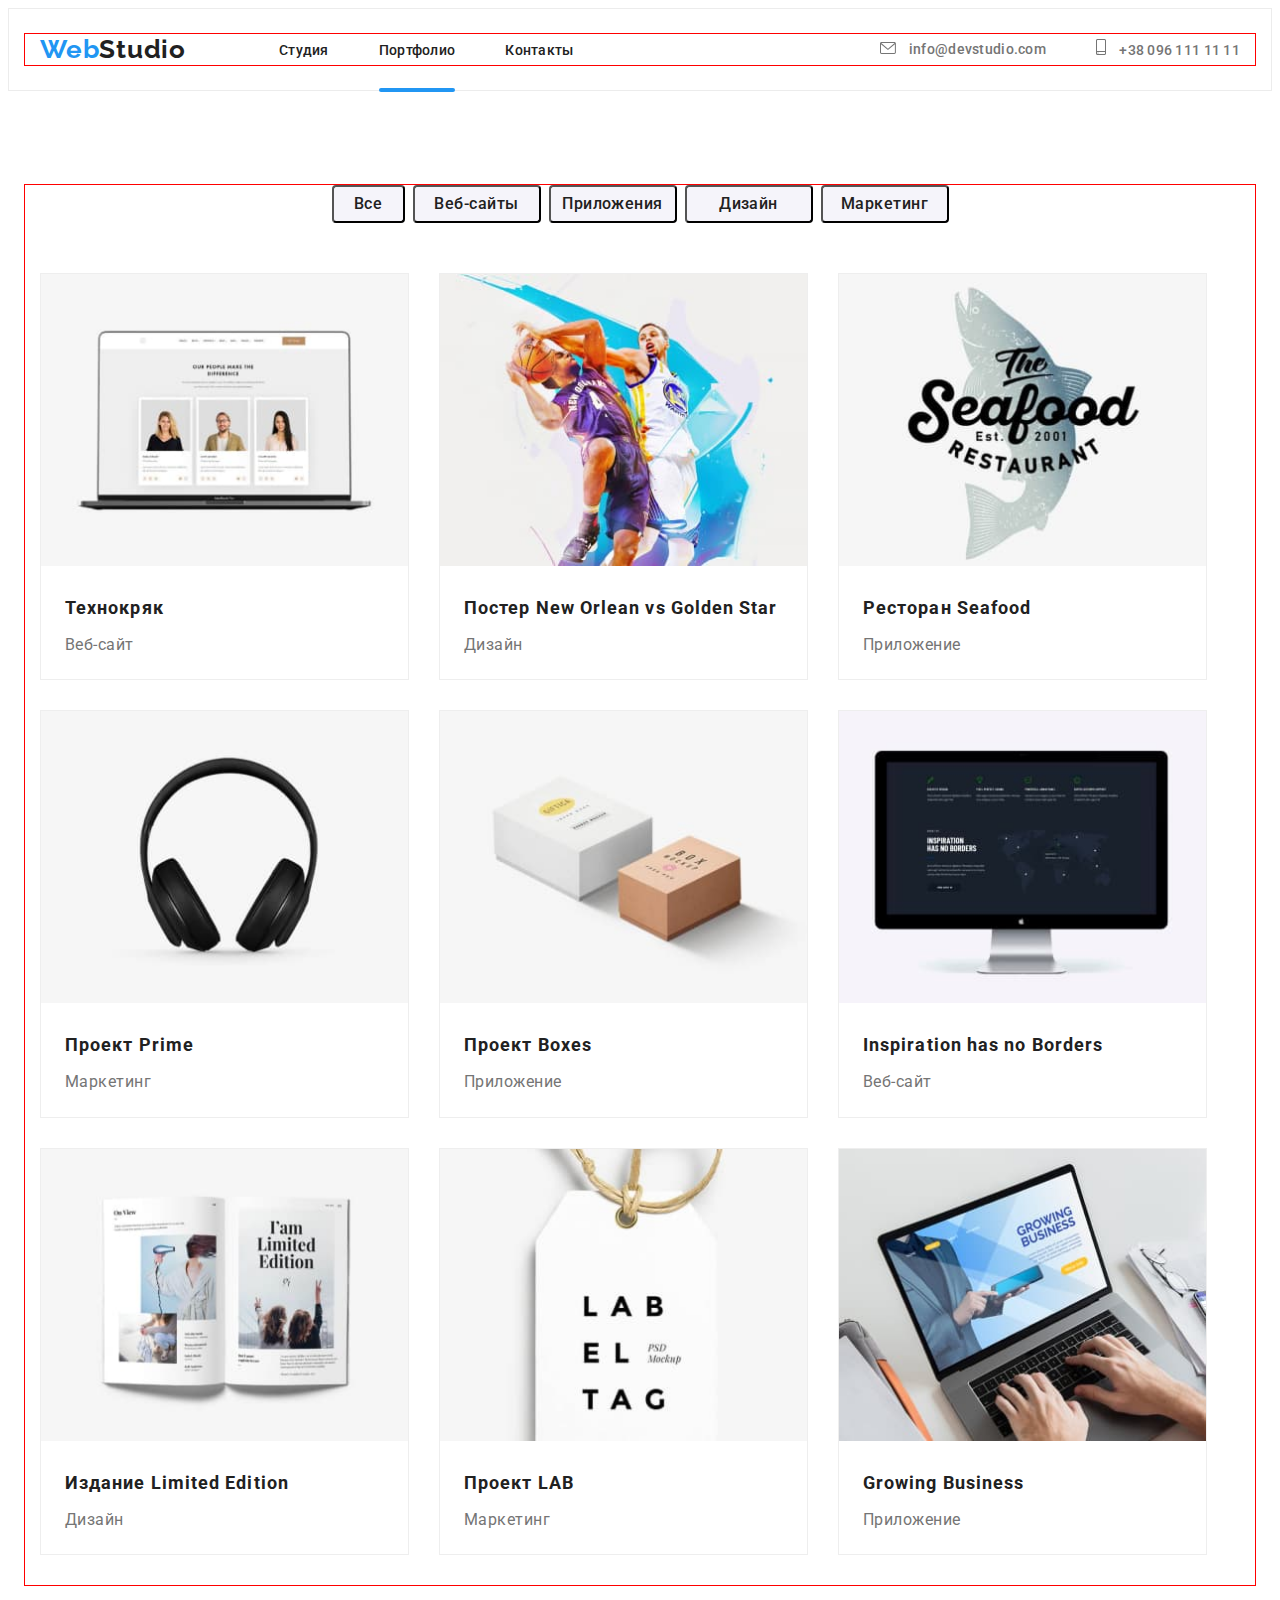
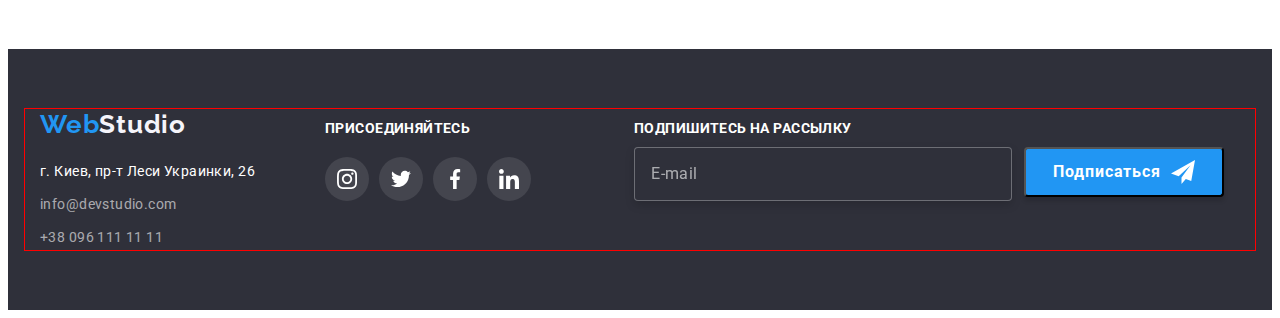
==== commit c1c05bf1: "Correct footer hw-6" ====
--- a/portfolio.html
+++ b/portfolio.html
@@ -265,7 +265,6 @@
                 </ul>
             </address>
          </div>
-        </div>
         <div class="footer-connect">
             <p class="connect-title">Присоединяйтесь</p>
             <ul class="connect-soc-list list">
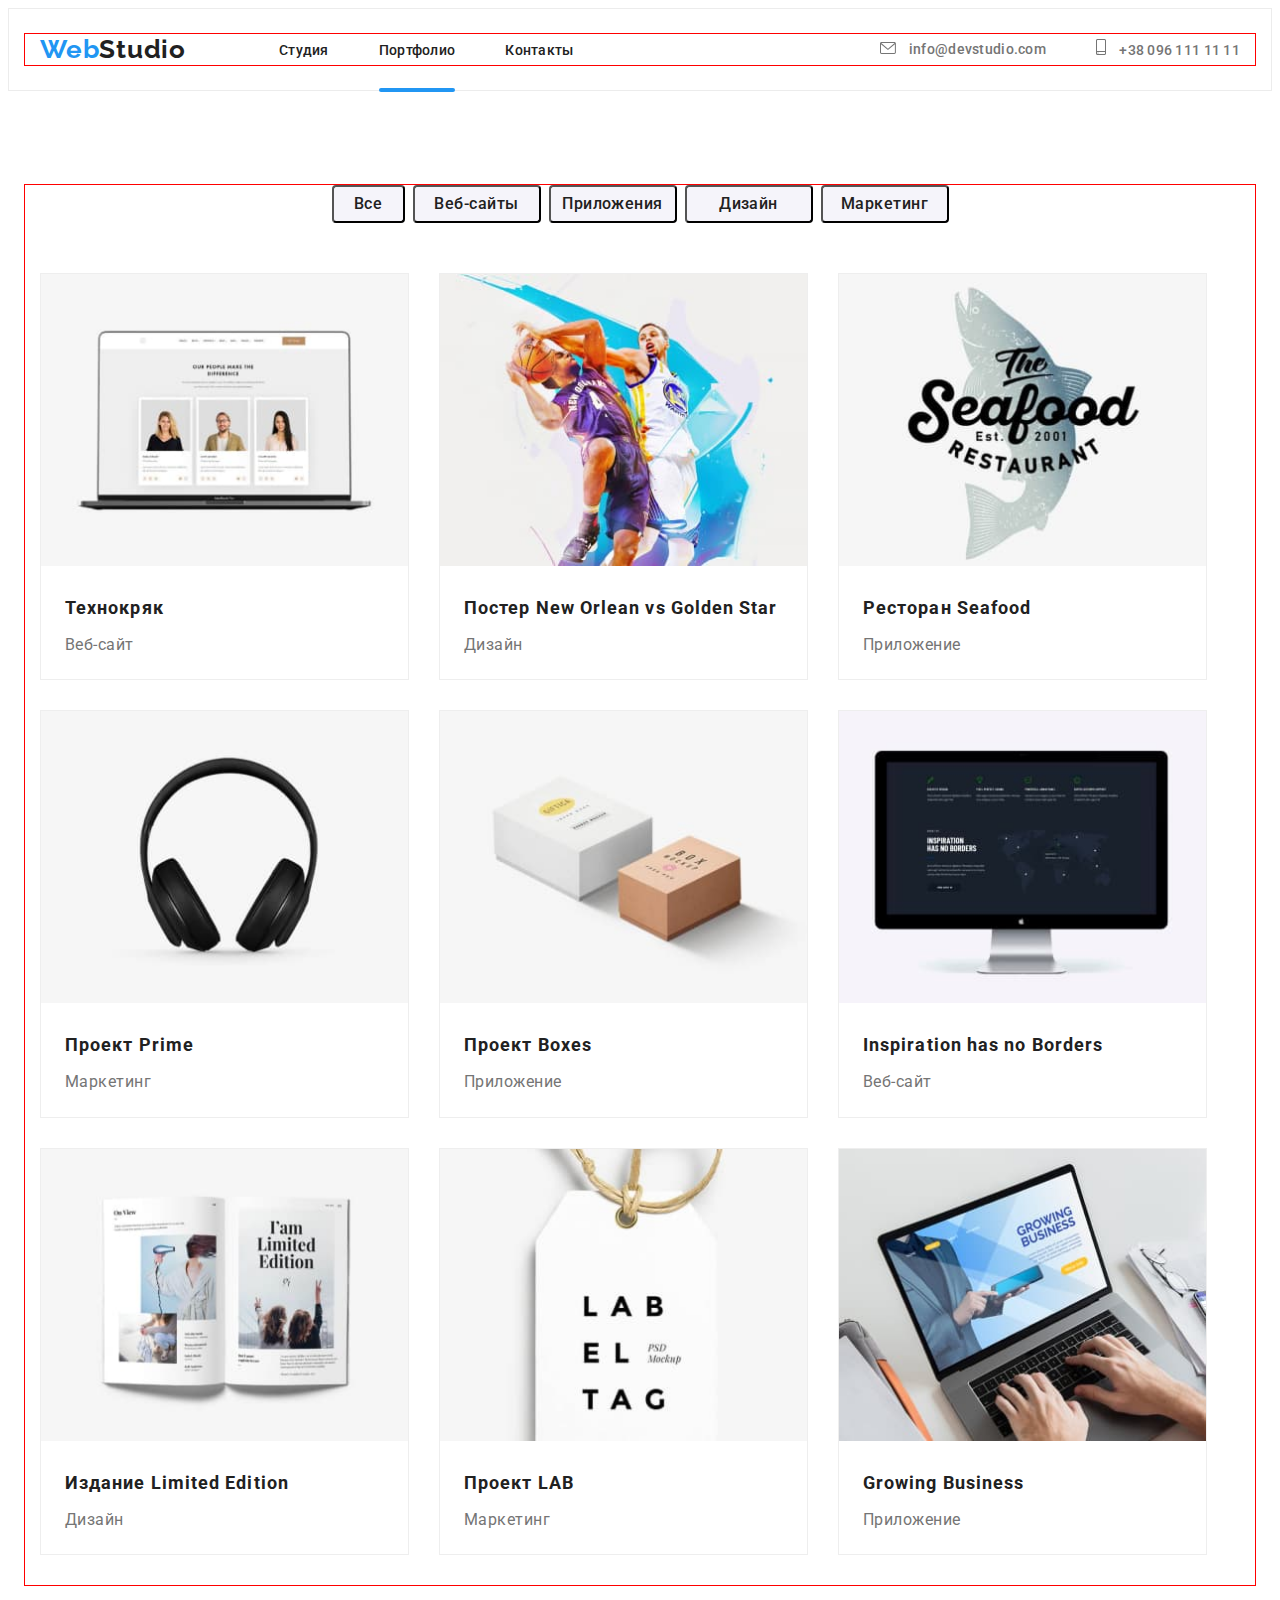
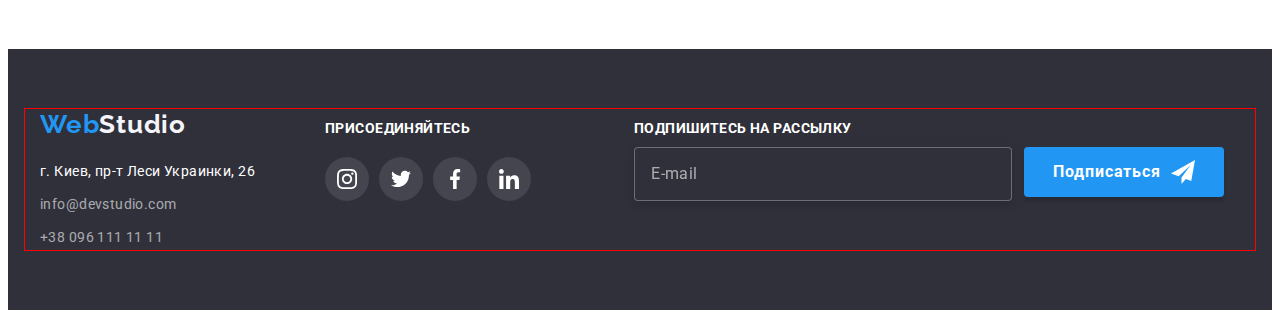
==== commit 7bc6a6e9: "Team section BEM begin" ====
--- a/portfolio.html
+++ b/portfolio.html
@@ -17,33 +17,33 @@
 <body>
 <header class="header">
     <div class="container">
-        <nav class="header-nav">
-            <a href="" class="header-logo link">Web<span class="logo-accent">Studio</span></a>
-            <ul class="header-list list">
-                <li class="header-item">
-                    <a href="./index.html" class="header-link link">Студия</a>
-                </li>
-                <li class="header-item">
-                    <a href="" class="header-link current link">Портфолио</a>
-                </li>
-                <li class="header-item">
-                    <a href="" class="header-link link">Контакты</a>
+        <nav class="nav">
+            <a href="" class="logo nav__logo link">Web<span class="logo__accent">Studio</span></a>
+            <ul class="nav__list list">
+                <li class="nav__item">
+                    <a href="./index.html" class="nav__link link">Студия</a>
+                </li>
+                <li class="nav__item">
+                    <a href="" class="nav__link current link">Портфолио</a>
+                </li>
+                <li class="nav__item">
+                    <a href="" class="nav__link link">Контакты</a>
                 </li>
             </ul>
         </nav>
-        <div class="header-connect">
-            <ul class="header-list list">
-                <li class="header-item header-item-mail">
-                    <a href="mailto:info@devstudio.com" class="header-mail header-evelope-link link">
-                        <svg class="header-mail-icon" width="16" height="12">
+        <div class="connect">
+            <ul class="connect__list list">
+                <li class="connect__item">
+                    <a href="mailto:info@devstudio.com" class="connect__link link">
+                        <svg class="connect__mail" width="16" height="12">
                             <use href="./images/symbol-defs.svg#icon-envelope"></use>
                         </svg>
                         info@devstudio.com
                     </a>
                 </li>
-                <li class="header-item header-item-tel">
-                    <a href="tel:+380961111111" class="header-tel header-tel-link link">
-                        <svg class="header-tel-icon" width="10" height="16">
+                <li class="connect__item">
+                    <a href="tel:+380961111111" class="connect__link link">
+                        <svg class="connect__tel" width="10" height="16">
                             <use href="./images/symbol-defs.svg#icon-smartphone"></use>
                         </svg>
                         +38 096 111 11 11
--- a/css/styles.css
+++ b/css/styles.css
@@ -94,18 +94,22 @@
     align-items: center;
 }
 
-.header-nav {
+.nav {
     display: flex;
     align-items: center;
 }
 
-.header-list {
-    display: flex;
-}
-
-
-
-.header-logo {
+.nav__list {
+    display: flex;
+}
+
+.connect__list {
+    display: flex;
+}
+
+
+
+.nav__logo {
     font-family: 'Raleway';
         font-weight: 700;
         font-size: 26px;
@@ -119,11 +123,11 @@
 
 
 
-.logo-accent {
+.logo__accent {
     color: #212121;
 }
 
-.header-link {
+.nav__link {
         font-weight: 500;
         font-size: 14px;
         line-height: 1.14;
@@ -139,7 +143,7 @@
         transition-delay: 0;
 }
 
-.header-link.current::after {
+.nav__link.current::after {
     content: "";
     position: absolute;
     width: 100%;
@@ -151,25 +155,37 @@
 
 }
 
-.header-item:not(:last-child) {
+.nav__item:not(:last-child) {
     margin-right: 50px;
 }
 
-.header-item {
+.nav__item {
     transition-property: fill;
         transition-duration: 250ms;
         transition-timing-function: var(--timing-function);
         transition-delay: 0;
 }
 
-
-
-.header-connect {
+.connect__item:not(:last-child) {
+    margin-right: 50px;
+}
+
+.connect__item {
+    justify-content: center;
+    transition-property: fill;
+    transition-duration: 250ms;
+    transition-timing-function: var(--timing-function);
+    transition-delay: 0;
+}
+
+
+
+.connect {
     margin-left: auto;
 }
 
 
-.header-mail {
+.connect__link {
         font-weight: 500;
         font-size: 14px;
         line-height: 1.14;
@@ -183,60 +199,45 @@
         transition-delay: 0;
 }
 
-.header-mail-icon {
+.connect__mail {
     fill: currentColor;
 }
 
 
 
-.header-tel {
-        font-weight: 500;
-        font-size: 14px;
-        line-height: 1.14;
-        letter-spacing: 0.02em;
-    
-        color: #757575;
-        transition-property: color;
-        transition-duration: 250ms;
-        transition-timing-function: var(--timing-function);
-        transition-delay: 0;
-}
-
-.header-tel-icon {
+
+
+.connect__tel {
     fill: currentColor;
 }
 
 
 
-.header-link:hover, .header-link:focus  {
+.nav__link:hover, .nav__link:focus  {
     color: var(--accent-color);
 }
 
-.header-mail:hover, .header-mail:focus  {
+.connect__mail:hover, .connect__mail:focus  {
     color: var(--accent-color);
 }
 
-.header-item:hover .header-mail-icon,
-.header-item:focus .header-mail-icon {
+.nav__item:hover .connect__mail,
+.nav__item:focus .connect__mail {
     fill: var(--accent-color);
 }
 
-.header-tel:hover,.header-tel:focus  {
+.connect__link:hover,.connect__link:focus  {
     color: var(--accent-color);
 }
 
-.header-item:hover .header-tel-icon,
-.header-item:focus .header-tel-icon {
+.nav__item:hover .connect__tel,
+.nav__item:focus .connect__tel {
     fill: var(--accent-color);
 }
 
 
-.header-item-mail {
-    justify-content: center;
-}
-
-
-.header-mail-icon {
+
+.connect__mail {
             width: 16px;
             height: 12px;
             background-color: #FFFFFF;
@@ -251,7 +252,7 @@
             transition-delay: 0;
 }
 
-.header-tel-icon {
+.connect__tel {
     width: 10px;
     height: 16px;
     background-color: #FFFFFF;
@@ -465,16 +466,16 @@
     padding-bottom: 94px;
 }
 
-.team-title {
+.team__title {
     margin-bottom: 50px;
 }
 
-.team-list {
+.team__list {
     display: flex;
     margin-left: -30px;
 }
 
-.team-item {
+.team__item {
     flex-basis: (100% / 4 - 30px);
     margin-left: 30px;
     background: #FFFFFF;
@@ -512,22 +513,22 @@
         margin-bottom: 16px;
 }
 
-.team-soc-list {
+.soc__list {
     display: flex;
     justify-content: center;
 }
 
-.team-soc-item {
+.soc__item {
     width: 44px;
     height: 44px;
     margin-right: 10px;
 }
 
-.team-soc-item:last-child {
+.soc__item:last-child {
     margin-right: 0px;
 }
 
-.team-soc-link {
+.soc__link {
     width: 100%;
     height: 100%;
     background-color: #FFFFFF;
@@ -551,13 +552,13 @@
     transition-delay: 0;
 }
 
-.team-soc-link:hover, 
-.team-soc-link:focus {
+.soc__link:hover, 
+.soc__link:focus {
     background-color: #2196F3;
 }
 
-.team-soc-link:hover .team-soc-icon,
-.team-soc-link:focus .team-soc-icon {
+.soc__link:hover .team-soc-icon,
+.soc__link:focus .team-soc-icon {
     fill: #FFFFFF;
 }
 
@@ -764,6 +765,8 @@
             filter: drop-shadow(0px 4px 4px rgba(0, 0, 0, 0.15));
             border-radius: 4px;
 
+            color: #FFFFFF;
+
             margin-top: 10px;
             padding-left: 16px;;
 
@@ -793,6 +796,7 @@
         background: #2196F3;
         box-shadow: 0px 4px 4px rgba(0, 0, 0, 0.15);
         border-radius: 4px;
+        border: none;
 
         margin-top: 10px;
         margin-left: 12px;
@@ -1085,6 +1089,11 @@
     padding: 0;
 }
 
+
+.modal-btn-icon:hover {
+    fill: #2196F3;
+}
+
 .is-hidden {
     visibility: hidden;
     opacity: 0;
@@ -1104,7 +1113,7 @@
 
 color: #212121;
 
-margin-bottom: 30px;
+margin-bottom: 12px;
 }
 
 .modal-input {
@@ -1154,7 +1163,7 @@
 }
 
 .modal-input:hover + .modal-icon,
-.modal-icon:focus + .modal-icon {
+.modal-input:focus + .modal-icon {
     fill: #2196F3;
 }
 
@@ -1223,6 +1232,7 @@
         color: #757575;
 
         display: flex;
+        justify-content: center;
         align-items: center;
 
         margin-top: 10px;
@@ -1287,6 +1297,7 @@
     background: #2196F3;
     box-shadow: 0px 4px 4px rgba(0, 0, 0, 0.15);
     border-radius: 4px;
+    border: none;
     cursor: pointer;
     margin-left: 125px;
     margin-top: 30px;
